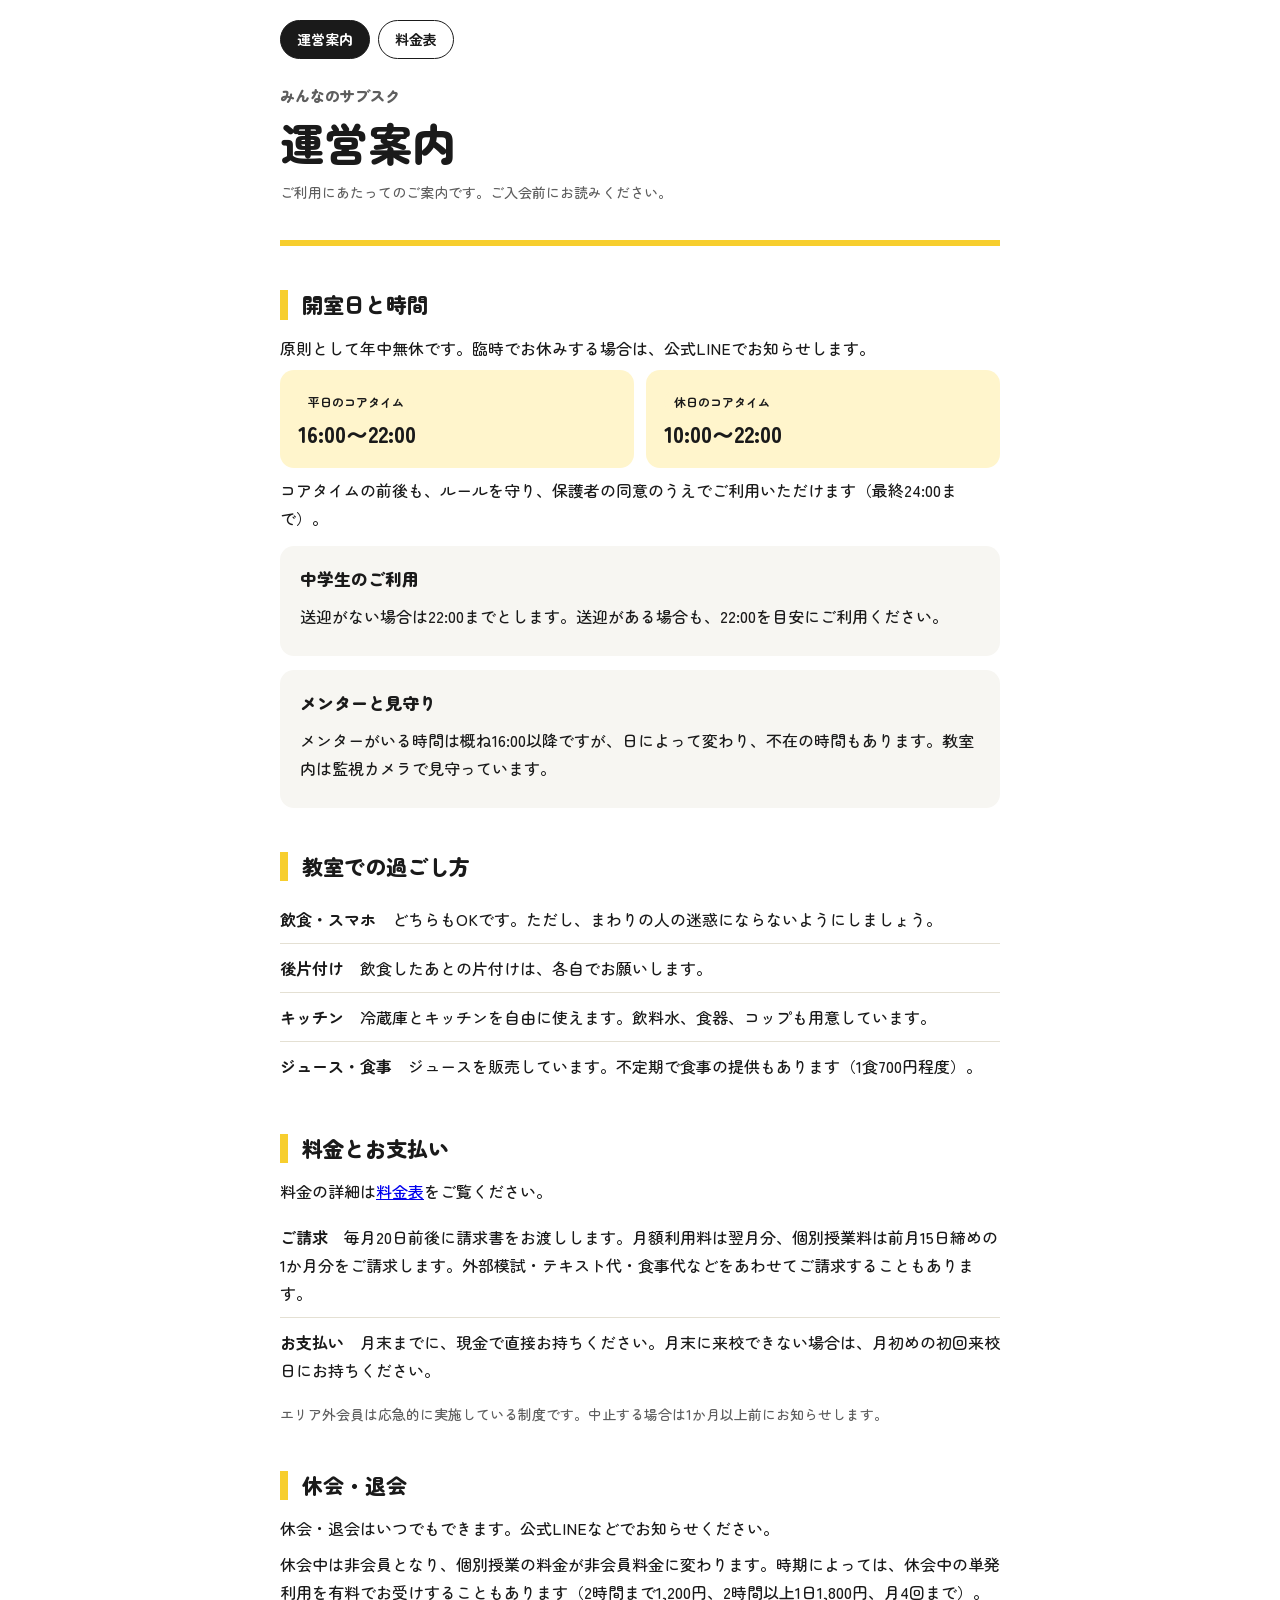
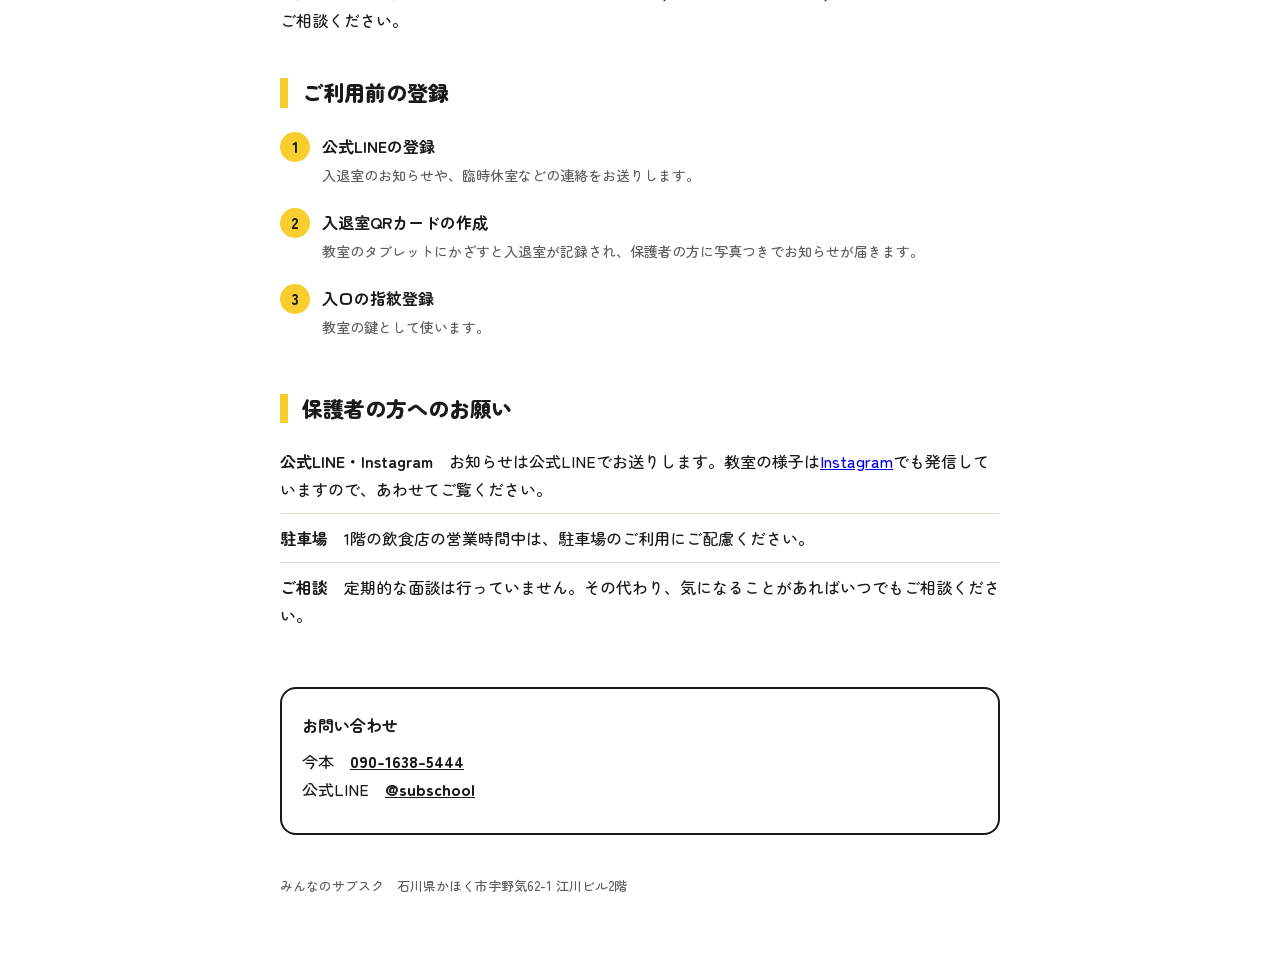
==== annai.html @ 96846b6b "Add files via upload" ====
<!DOCTYPE html>
<html lang="ja">
<head>
<meta charset="utf-8">
<meta name="viewport" content="width=device-width, initial-scale=1">
<title>運営案内｜みんなのサブスク</title>
<link rel="preconnect" href="https://fonts.googleapis.com">
<link href="https://fonts.googleapis.com/css2?family=Zen+Maru+Gothic:wght@500;700;900&display=swap" rel="stylesheet">
<link rel="stylesheet" href="style.css">
</head>
<body>
<div class="wrap">
  <nav class="tabs"><a href="annai.html" aria-current="page">運営案内</a><a href="ryokin.html">料金表</a></nav>
  <header>
    <div class="brand">みんなのサブスク</div>
    <h1>運営案内</h1>
    <p class="lead">ご利用にあたってのご案内です。ご入会前にお読みください。</p>
  </header>

  <h2>開室日と時間</h2>
  <p>原則として年中無休です。臨時でお休みする場合は、公式LINEでお知らせします。</p>
  <div class="two">
    <div class="season"><span class="pill">平日のコアタイム</span><br><b>16:00〜22:00</b></div>
    <div class="season"><span class="pill">休日のコアタイム</span><br><b>10:00〜22:00</b></div>
  </div>
  <p>コアタイムの前後も、ルールを守り、保護者の同意のうえでご利用いただけます（最終24:00まで）。</p>
  <div class="box">
    <h3>中学生のご利用</h3>
    <p>送迎がない場合は22:00までとします。送迎がある場合も、22:00を目安にご利用ください。</p>
  </div>
  <div class="box">
    <h3>メンターと見守り</h3>
    <p>メンターがいる時間は概ね16:00以降ですが、日によって変わり、不在の時間もあります。教室内は監視カメラで見守っています。</p>
  </div>

  <h2>教室での過ごし方</h2>
  <ul class="plain">
    <li><b>飲食・スマホ</b>　どちらもOKです。ただし、まわりの人の迷惑にならないようにしましょう。</li>
    <li><b>後片付け</b>　飲食したあとの片付けは、各自でお願いします。</li>
    <li><b>キッチン</b>　冷蔵庫とキッチンを自由に使えます。飲料水、食器、コップも用意しています。</li>
    <li><b>ジュース・食事</b>　ジュースを販売しています。不定期で食事の提供もあります（1食700円程度）。</li>
  </ul>

  <h2>料金とお支払い</h2>
  <p>料金の詳細は<a href="ryokin.html">料金表</a>をご覧ください。</p>
  <ul class="plain">
    <li><b>ご請求</b>　毎月20日前後に請求書をお渡しします。月額利用料は翌月分、個別授業料は前月15日締めの1か月分をご請求します。外部模試・テキスト代・食事代などをあわせてご請求することもあります。</li>
    <li><b>お支払い</b>　月末までに、現金で直接お持ちください。月末に来校できない場合は、月初めの初回来校日にお持ちください。</li>
  </ul>
  <p class="note">エリア外会員は応急的に実施している制度です。中止する場合は1か月以上前にお知らせします。</p>

  <h2>休会・退会</h2>
  <p>休会・退会はいつでもできます。公式LINEなどでお知らせください。</p>
  <p>休会中は非会員となり、個別授業の料金が非会員料金に変わります。時期によっては、休会中の単発利用を有料でお受けすることもあります（2時間まで1,200円、2時間以上1日1,800円、月4回まで）。ご相談ください。</p>

  <h2>ご利用前の登録</h2>
  <ol class="steps">
    <li><div><b>公式LINEの登録</b><br><span class="note">入退室のお知らせや、臨時休室などの連絡をお送りします。</span></div></li>
    <li><div><b>入退室QRカードの作成</b><br><span class="note">教室のタブレットにかざすと入退室が記録され、保護者の方に写真つきでお知らせが届きます。</span></div></li>
    <li><div><b>入口の指紋登録</b><br><span class="note">教室の鍵として使います。</span></div></li>
  </ol>

  <h2>保護者の方へのお願い</h2>
  <ul class="plain">
    <li><b>公式LINE・Instagram</b>　お知らせは公式LINEでお送りします。教室の様子は<a href="https://www.instagram.com/minna_no_subsc/">Instagram</a>でも発信していますので、あわせてご覧ください。</li>
    <li><b>駐車場</b>　1階の飲食店の営業時間中は、駐車場のご利用にご配慮ください。</li>
    <li><b>ご相談</b>　定期的な面談は行っていません。その代わり、気になることがあればいつでもご相談ください。</li>
  </ul>

  <div class="contact">
    <b>お問い合わせ</b>
    <p>今本　<a href="tel:09016385444">090-1638-5444</a><br>公式LINE　<a href="https://line.me/R/ti/p/@subschool">@subschool</a></p>
  </div>

  <footer>みんなのサブスク　石川県かほく市宇野気62-1 江川ビル2階</footer>
</div>
</body>
</html>
---- style.css ----
:root{
    --ink:#1A1A1A; --sub:#5E5E5E; --line:#E4E0D3; --yellow:#F7CE2E; --tint:#FFF5CC; --bg:#FFFFFF; --soft:#F7F6F2;
  }
  *{box-sizing:border-box;margin:0;padding:0}
  body{font-family:"Zen Maru Gothic","Hiragino Maru Gothic ProN","Noto Sans JP",sans-serif;color:var(--ink);background:var(--bg);line-height:1.75;font-size:16px;font-weight:500}
  .wrap{max-width:760px;margin:0 auto;padding:0 20px 64px}
  header{padding:40px 0 28px;border-bottom:6px solid var(--yellow);margin-bottom:8px}
  .brand{font-weight:900;font-size:15px;color:var(--sub)}
  h1{font-size:clamp(30px,7vw,44px);font-weight:900;line-height:1.25;margin-top:6px}
  .lead{color:var(--sub);font-size:14px;margin-top:10px}
  h2{font-size:21px;font-weight:900;margin:44px 0 14px;padding-left:14px;border-left:8px solid var(--yellow);line-height:1.4}
  h3{font-size:17px;font-weight:900;margin:24px 0 8px}
  p{margin:8px 0}
  .note{font-size:14px;color:var(--sub)}
  .scroll{overflow-x:auto;-webkit-overflow-scrolling:touch;margin:12px 0}
  table{border-collapse:collapse;width:100%;font-variant-numeric:tabular-nums}
  th,td{border-bottom:1px solid var(--line);padding:12px 10px;text-align:right;white-space:nowrap}
  th:first-child,td:first-child{text-align:left}
  thead th{font-size:13px;color:var(--sub);font-weight:700;vertical-align:bottom;white-space:normal}
  tbody td:first-child{font-weight:700}
  td.price{font-size:20px;font-weight:900}
  td.price small{font-size:12px;font-weight:700;margin-left:1px}
  td.dim{color:var(--sub)}
  @media (max-width:560px){th,td{padding:10px 4px}td.price{font-size:16px}td.price small{font-size:10px}tbody td:first-child{white-space:normal;font-size:14px}thead th{font-size:11px}}
  td.kind,tbody td.kind:first-child{text-align:left;font-weight:500;color:var(--sub);font-size:14px;white-space:nowrap}
  td[rowspan]{vertical-align:middle;border-bottom:1px solid var(--line)}
  .tabs{display:flex;gap:8px;padding-top:20px}
  .tabs a{padding:6px 16px;border-radius:999px;border:1.5px solid var(--ink);color:var(--ink);text-decoration:none;font-weight:700;font-size:14px}
  .tabs a[aria-current]{background:var(--ink);color:#fff}
  header{padding-top:24px}
  .pill{display:inline-block;background:var(--tint);border-radius:999px;padding:1px 10px;font-size:12px;font-weight:700;color:var(--ink)}
  .box{background:var(--soft);border-radius:14px;padding:18px 20px;margin:14px 0}
  .box h3{margin-top:0}
  .two{display:grid;grid-template-columns:1fr 1fr;gap:12px}
  @media (max-width:560px){.two{grid-template-columns:1fr}}
  .season{background:var(--tint);border-radius:14px;padding:16px 18px}
  .season b{font-size:22px;font-weight:900}
  ul.plain{list-style:none}
  ul.plain li{padding:10px 0;border-bottom:1px solid var(--line)}
  ul.plain li:last-child{border-bottom:0}
  ol.steps{list-style:none;counter-reset:s}
  ol.steps li{counter-increment:s;display:flex;gap:12px;align-items:flex-start;padding:10px 0}
  ol.steps li::before{content:counter(s);flex:none;width:30px;height:30px;border-radius:50%;background:var(--yellow);font-weight:900;display:grid;place-items:center;font-size:15px}
  .contact{margin-top:48px;padding:22px 20px;border:2px solid var(--ink);border-radius:16px}
  .contact a{color:var(--ink);font-weight:900}
  a:focus-visible{outline:3px solid var(--yellow);outline-offset:2px}
  footer{margin-top:40px;font-size:13px;color:var(--sub)}
  @media print{header{padding-top:0}.scroll{overflow:visible}table{min-width:0}h2{break-after:avoid}.box,.season,table{break-inside:avoid}}
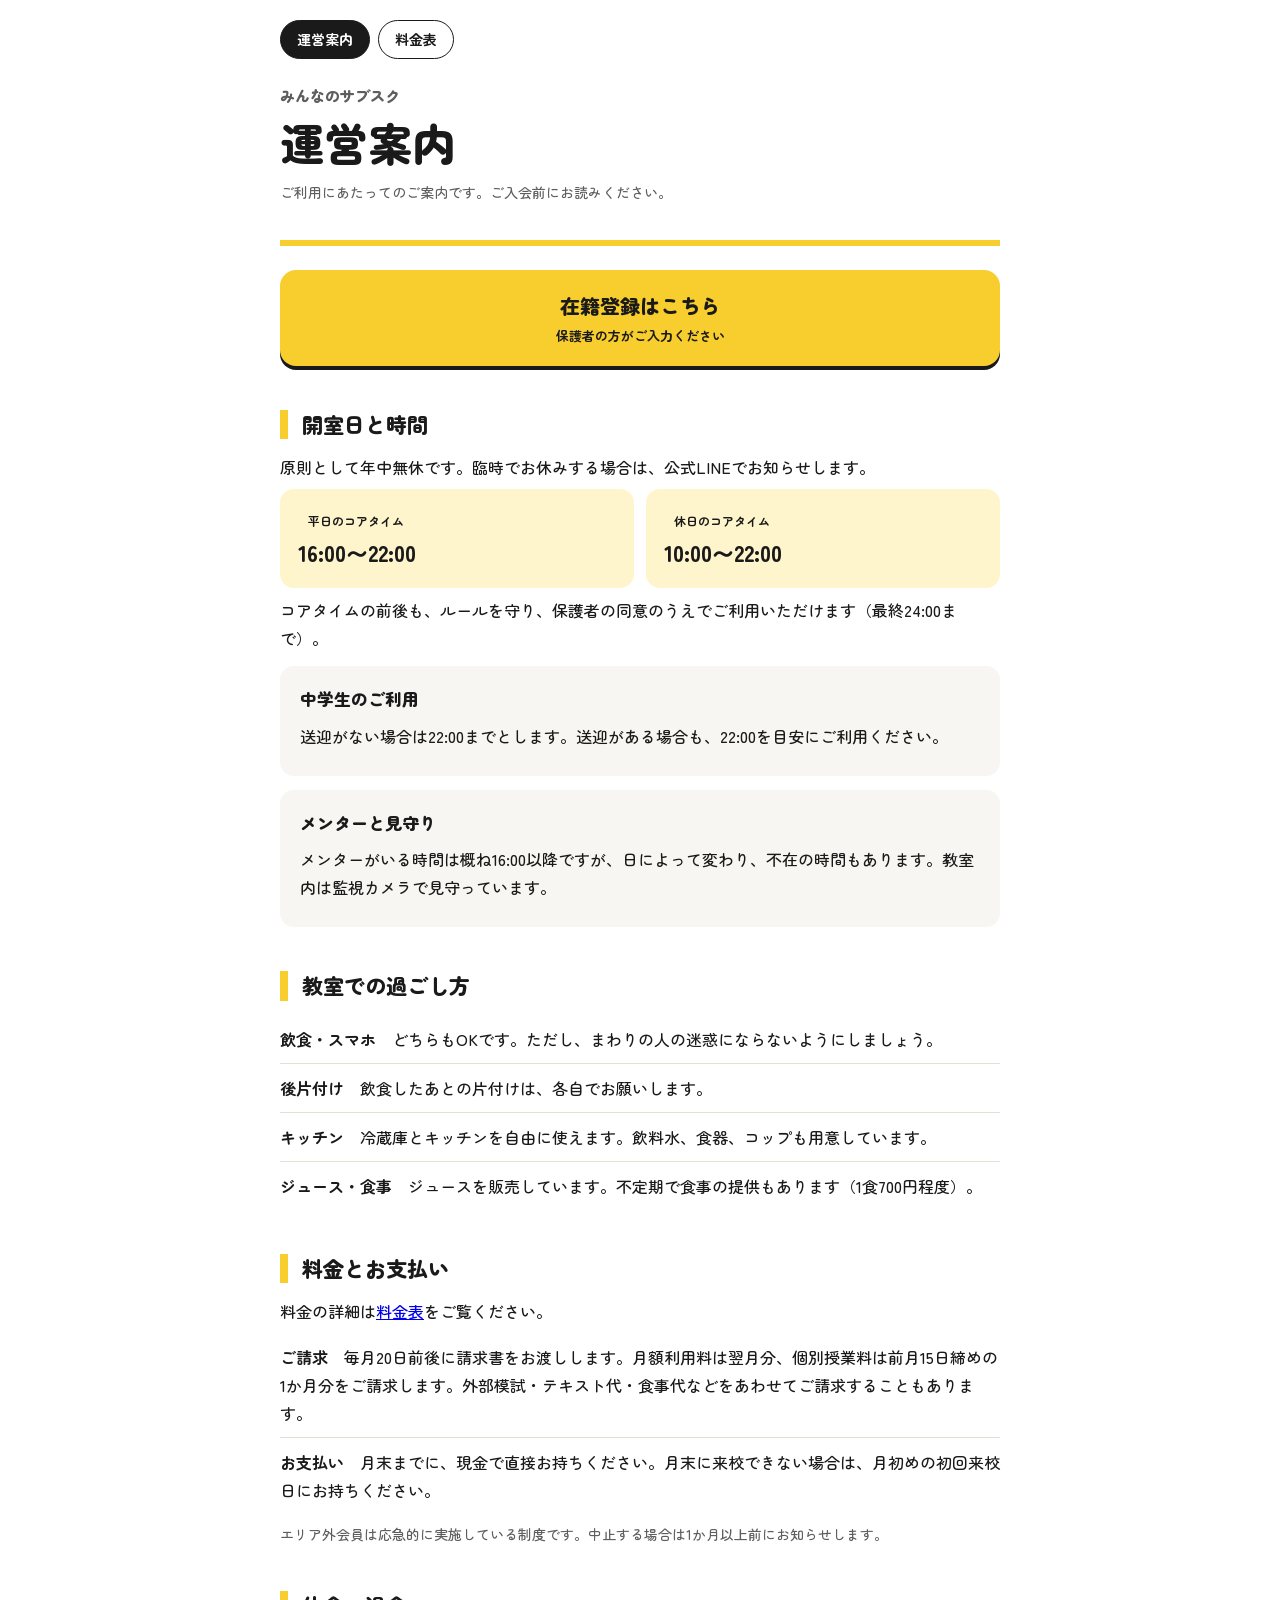
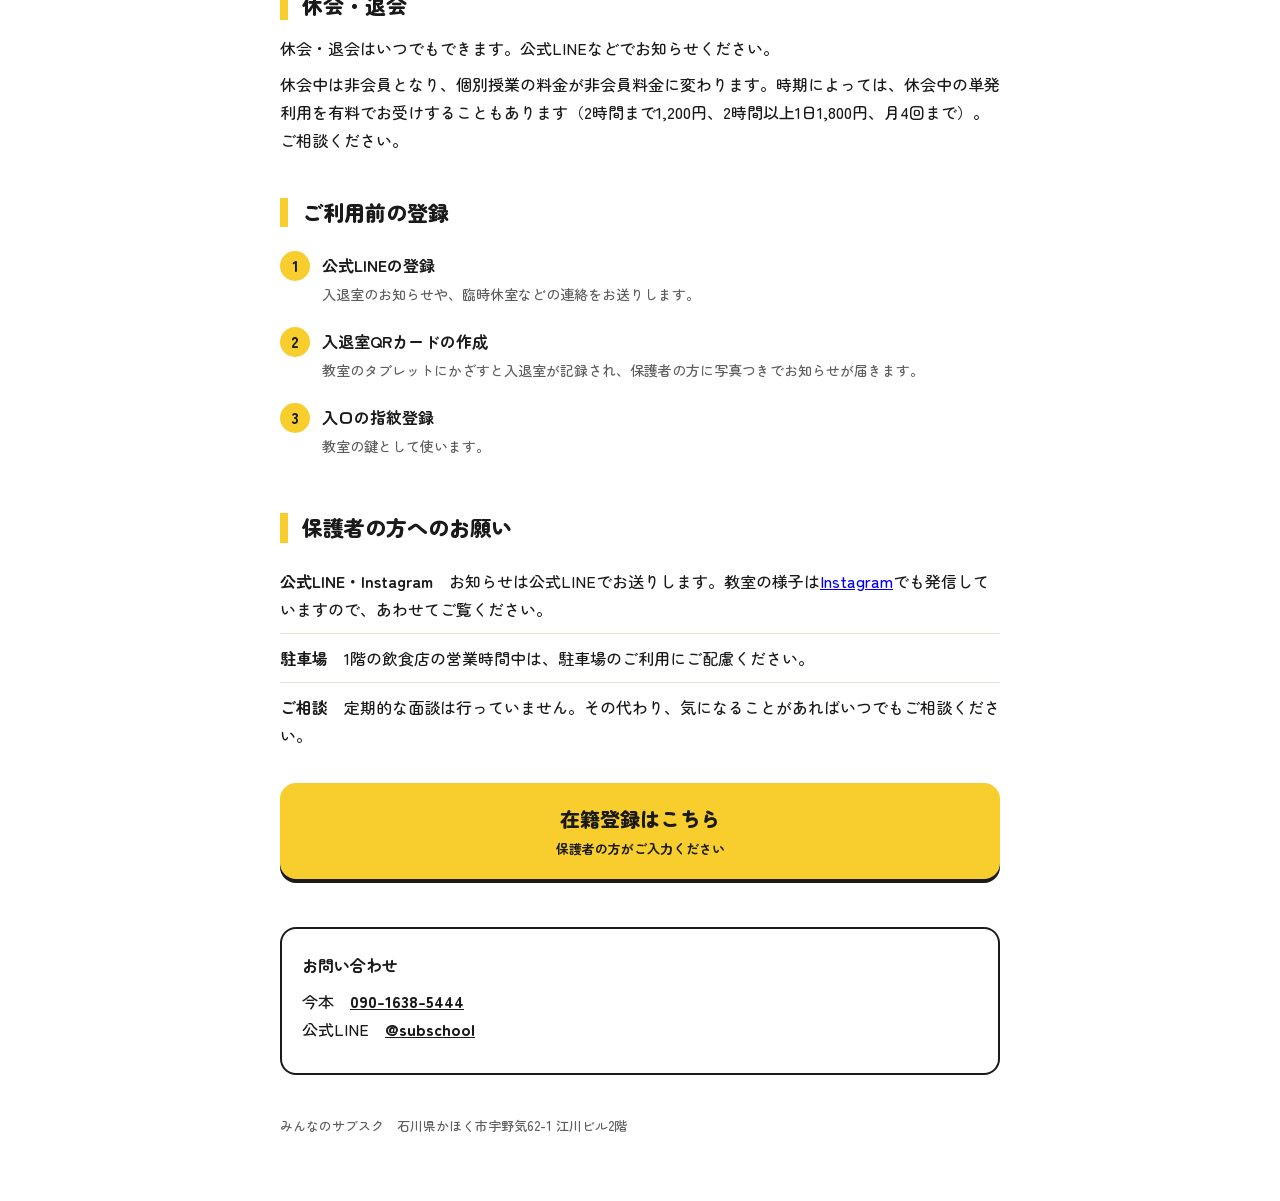
==== commit a51b8e47: "Add files via upload" ====
--- a/annai.html
+++ b/annai.html
@@ -16,6 +16,7 @@
     <h1>運営案内</h1>
     <p class="lead">ご利用にあたってのご案内です。ご入会前にお読みください。</p>
   </header>
+  <a class="cta" href="https://forms.gle/5XpmWff4jCFtaGeZ6">在籍登録はこちら<span>保護者の方がご入力ください</span></a>
 
   <h2>開室日と時間</h2>
   <p>原則として年中無休です。臨時でお休みする場合は、公式LINEでお知らせします。</p>
@@ -67,6 +68,8 @@
     <li><b>ご相談</b>　定期的な面談は行っていません。その代わり、気になることがあればいつでもご相談ください。</li>
   </ul>
 
+  <a class="cta" href="https://forms.gle/5XpmWff4jCFtaGeZ6">在籍登録はこちら<span>保護者の方がご入力ください</span></a>
+
   <div class="contact">
     <b>お問い合わせ</b>
     <p>今本　<a href="tel:09016385444">090-1638-5444</a><br>公式LINE　<a href="https://line.me/R/ti/p/@subschool">@subschool</a></p>
--- a/style.css
+++ b/style.css
@@ -46,3 +46,6 @@
   a:focus-visible{outline:3px solid var(--yellow);outline-offset:2px}
   footer{margin-top:40px;font-size:13px;color:var(--sub)}
   @media print{header{padding-top:0}.scroll{overflow:visible}table{min-width:0}h2{break-after:avoid}.box,.season,table{break-inside:avoid}}
+.cta{display:block;margin:24px 0;padding:18px 20px;border-radius:16px;background:var(--yellow);color:var(--ink);text-decoration:none;font-weight:900;font-size:20px;text-align:center;box-shadow:0 4px 0 var(--ink)}
+.cta span{display:block;font-size:13px;font-weight:700;margin-top:2px}
+.cta:active{transform:translateY(2px);box-shadow:0 2px 0 var(--ink)}
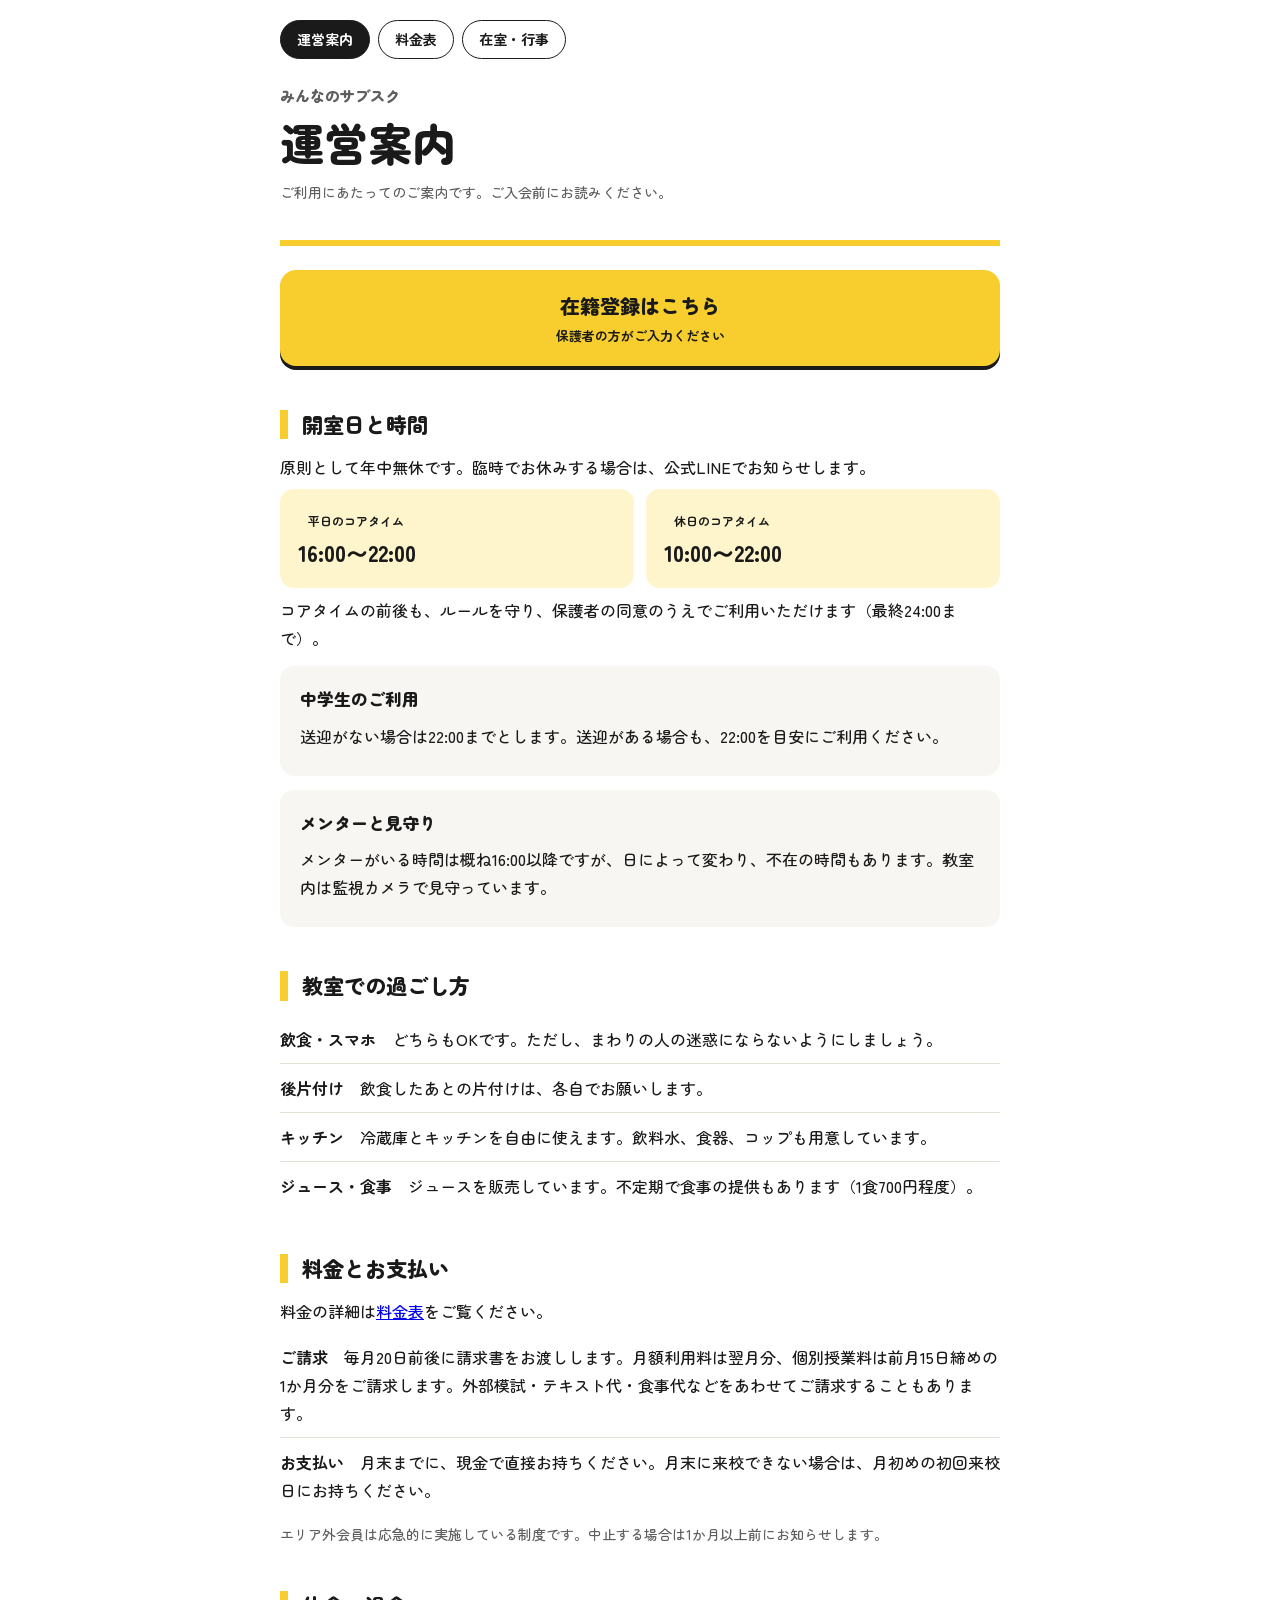
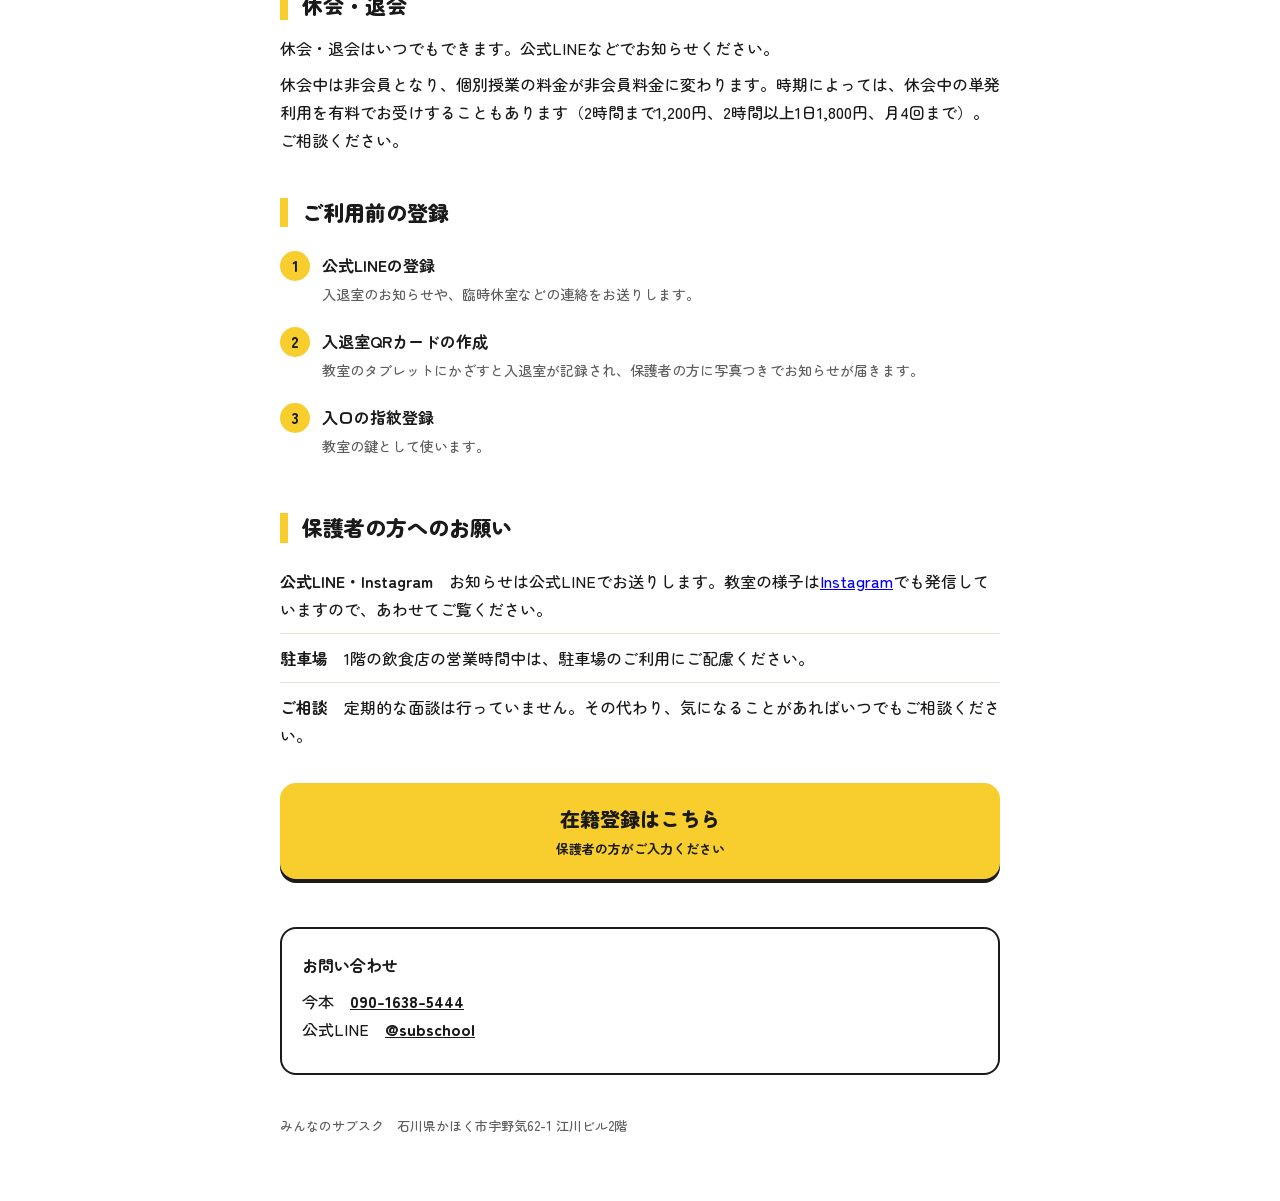
==== commit 37cf735a: "メンター用ページと在室・行事ページを追加" ====
--- a/annai.html
+++ b/annai.html
@@ -10,7 +10,7 @@
 </head>
 <body>
 <div class="wrap">
-  <nav class="tabs"><a href="annai.html" aria-current="page">運営案内</a><a href="ryokin.html">料金表</a></nav>
+  <nav class="tabs"><a href="annai.html" aria-current="page">運営案内</a><a href="ryokin.html">料金表</a><a href="schedule.html">在室・行事</a></nav>
   <header>
     <div class="brand">みんなのサブスク</div>
     <h1>運営案内</h1>
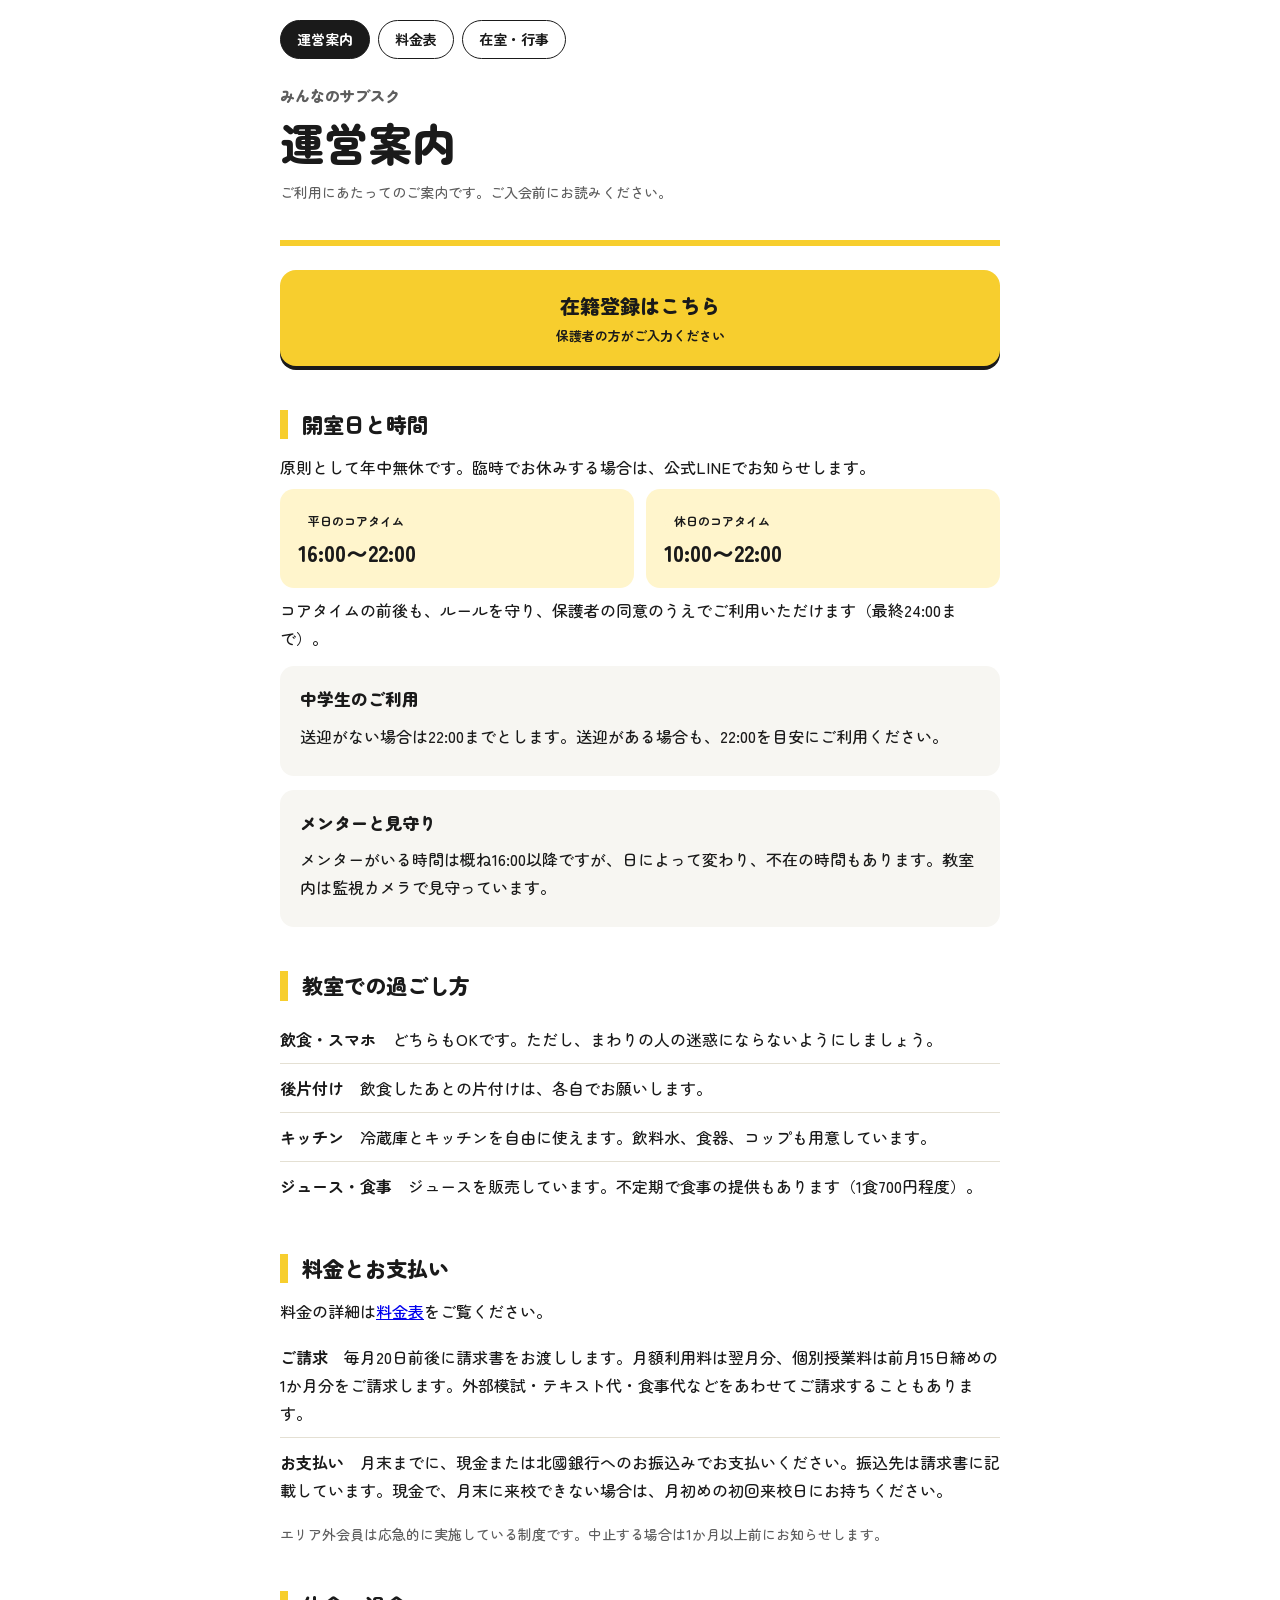
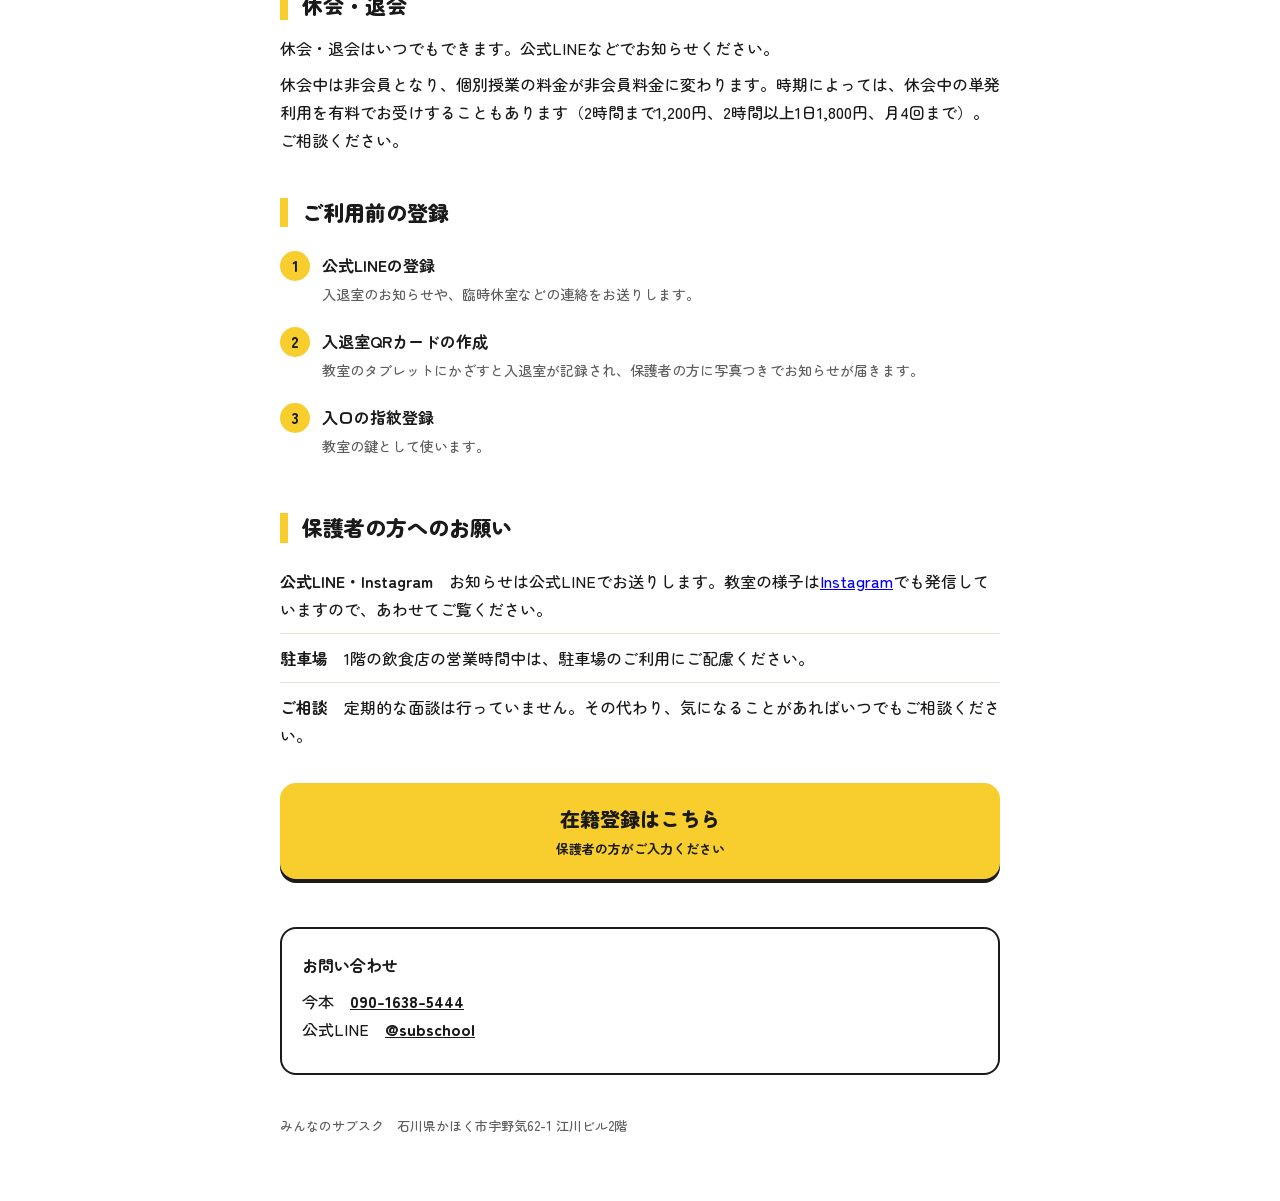
==== commit c587d008: "Add files via upload" ====
--- a/annai.html
+++ b/annai.html
@@ -46,7 +46,7 @@
   <p>料金の詳細は<a href="ryokin.html">料金表</a>をご覧ください。</p>
   <ul class="plain">
     <li><b>ご請求</b>　毎月20日前後に請求書をお渡しします。月額利用料は翌月分、個別授業料は前月15日締めの1か月分をご請求します。外部模試・テキスト代・食事代などをあわせてご請求することもあります。</li>
-    <li><b>お支払い</b>　月末までに、現金で直接お持ちください。月末に来校できない場合は、月初めの初回来校日にお持ちください。</li>
+    <li><b>お支払い</b>　月末までに、現金または北國銀行へのお振込みでお支払いください。振込先は請求書に記載しています。現金で、月末に来校できない場合は、月初めの初回来校日にお持ちください。</li>
   </ul>
   <p class="note">エリア外会員は応急的に実施している制度です。中止する場合は1か月以上前にお知らせします。</p>
 
